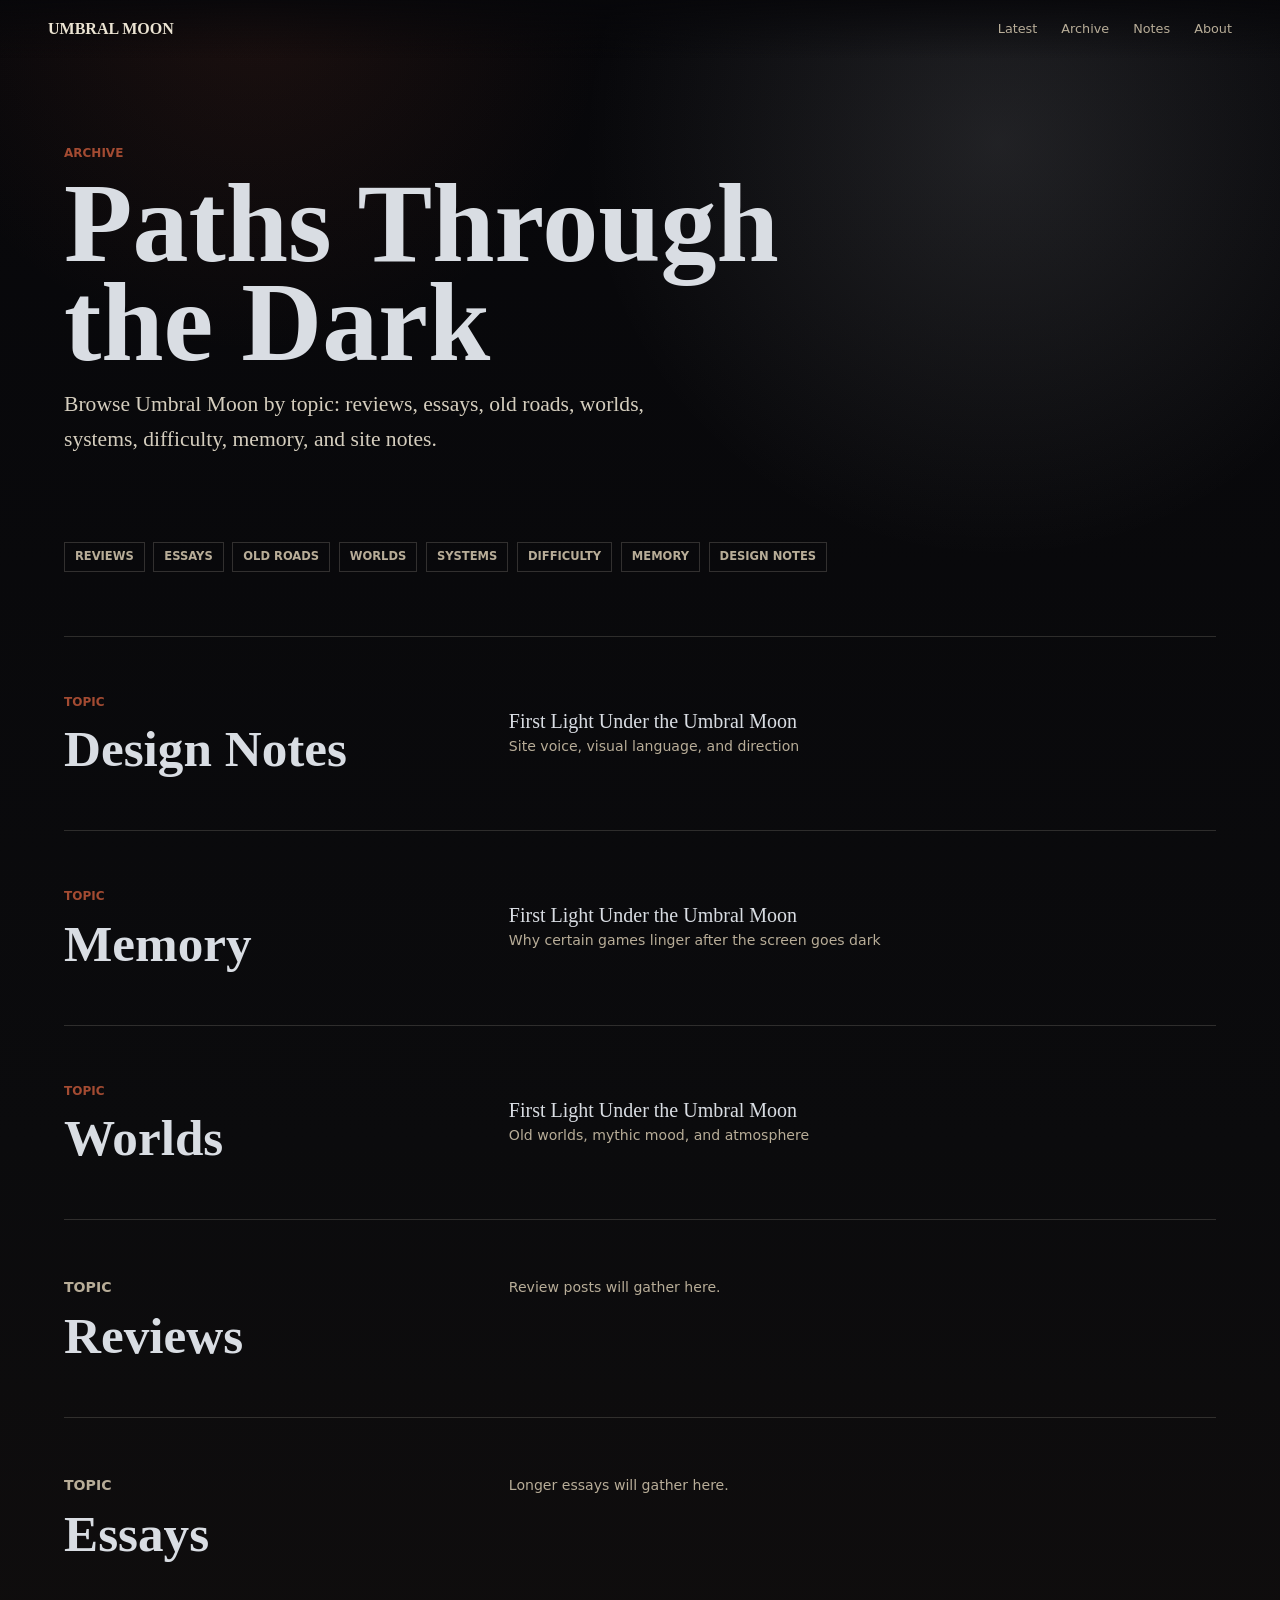
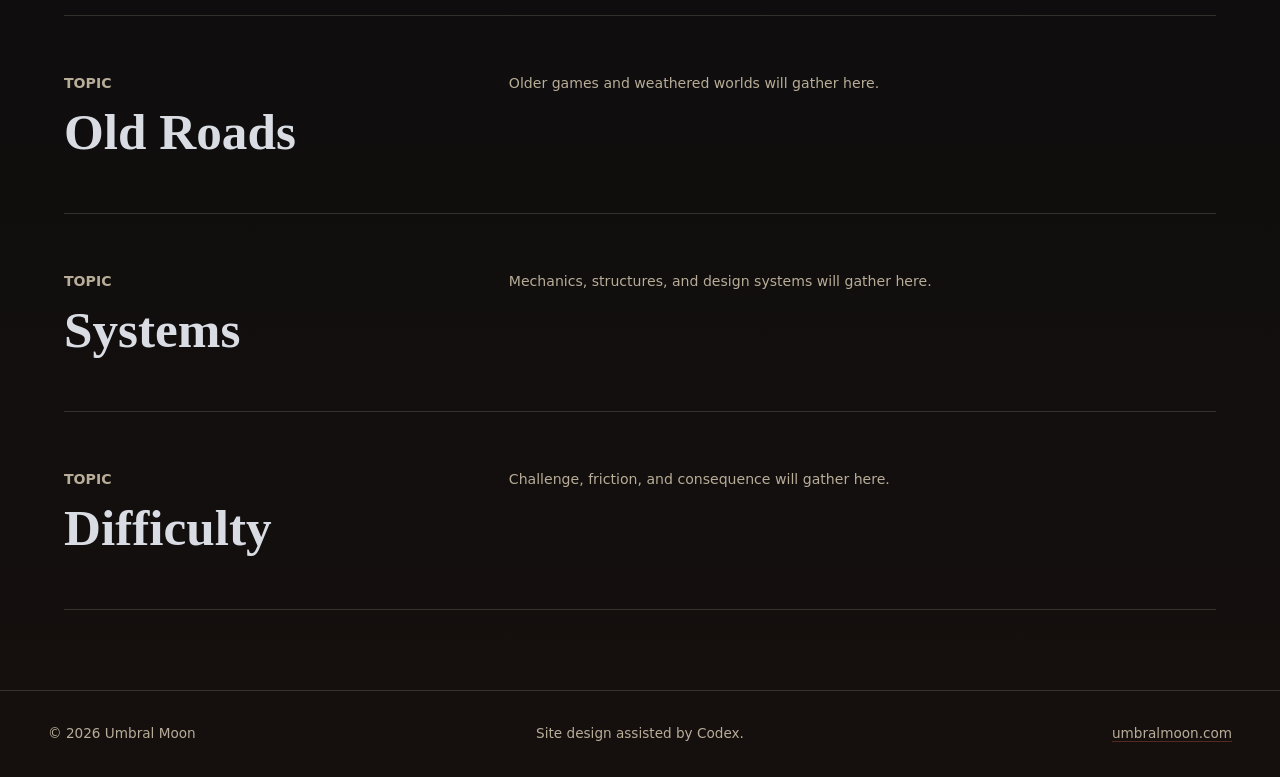
==== archive.html @ 002ead16 "Initial Umbral Moon static site" ====
<!doctype html>
<html lang="en">
  <head>
    <meta charset="utf-8">
    <meta name="viewport" content="width=device-width, initial-scale=1">
    <meta name="description" content="Browse Umbral Moon posts by topic.">
    <title>Archive | Umbral Moon</title>
    <link rel="stylesheet" href="styles.css">
  </head>
  <body class="archive-page">
    <header class="site-header" aria-label="Site header">
      <a class="brand" href="index.html">Umbral Moon</a>
      <nav class="nav" aria-label="Primary navigation">
        <a href="index.html#latest">Latest</a>
        <a href="archive.html">Archive</a>
        <a href="index.html#notes">Notes</a>
        <a href="index.html#about">About</a>
      </nav>
    </header>

    <main class="archive-shell">
      <section class="archive-intro" aria-labelledby="archive-title">
        <p class="kicker">Archive</p>
        <h1 id="archive-title">Paths Through the Dark</h1>
        <p class="lede">
          Browse Umbral Moon by topic: reviews, essays, old roads, worlds, systems, difficulty, memory, and site notes.
        </p>
      </section>

      <section class="topic-index" aria-label="Topics">
        <a href="#reviews">Reviews</a>
        <a href="#essays">Essays</a>
        <a href="#old-roads">Old Roads</a>
        <a href="#worlds">Worlds</a>
        <a href="#systems">Systems</a>
        <a href="#difficulty">Difficulty</a>
        <a href="#memory">Memory</a>
        <a href="#design-notes">Design Notes</a>
      </section>

      <section class="archive-list" aria-label="Posts by topic">
        <article class="topic-block" id="design-notes">
          <div>
            <p class="eyebrow">Topic</p>
            <h2>Design Notes</h2>
          </div>
          <div class="archive-items">
            <a class="archive-item" href="posts/first-light.html">
              <span>First Light Under the Umbral Moon</span>
              <small>Site voice, visual language, and direction</small>
            </a>
          </div>
        </article>

        <article class="topic-block" id="memory">
          <div>
            <p class="eyebrow">Topic</p>
            <h2>Memory</h2>
          </div>
          <div class="archive-items">
            <a class="archive-item" href="posts/first-light.html">
              <span>First Light Under the Umbral Moon</span>
              <small>Why certain games linger after the screen goes dark</small>
            </a>
          </div>
        </article>

        <article class="topic-block" id="worlds">
          <div>
            <p class="eyebrow">Topic</p>
            <h2>Worlds</h2>
          </div>
          <div class="archive-items">
            <a class="archive-item" href="posts/first-light.html">
              <span>First Light Under the Umbral Moon</span>
              <small>Old worlds, mythic mood, and atmosphere</small>
            </a>
          </div>
        </article>

        <article class="topic-block empty-topic" id="reviews">
          <div>
            <p class="eyebrow">Topic</p>
            <h2>Reviews</h2>
          </div>
          <p>Review posts will gather here.</p>
        </article>

        <article class="topic-block empty-topic" id="essays">
          <div>
            <p class="eyebrow">Topic</p>
            <h2>Essays</h2>
          </div>
          <p>Longer essays will gather here.</p>
        </article>

        <article class="topic-block empty-topic" id="old-roads">
          <div>
            <p class="eyebrow">Topic</p>
            <h2>Old Roads</h2>
          </div>
          <p>Older games and weathered worlds will gather here.</p>
        </article>

        <article class="topic-block empty-topic" id="systems">
          <div>
            <p class="eyebrow">Topic</p>
            <h2>Systems</h2>
          </div>
          <p>Mechanics, structures, and design systems will gather here.</p>
        </article>

        <article class="topic-block empty-topic" id="difficulty">
          <div>
            <p class="eyebrow">Topic</p>
            <h2>Difficulty</h2>
          </div>
          <p>Challenge, friction, and consequence will gather here.</p>
        </article>
      </section>
    </main>

    <footer class="site-footer">
      <p>&copy; 2026 Umbral Moon</p>
      <p>Site design assisted by Codex.</p>
      <a href="https://umbralmoon.com">umbralmoon.com</a>
    </footer>
  </body>
</html>
---- styles.css ----
:root {
  --ink: #0b0b0d;
  --night: #121118;
  --stone: #2b2930;
  --bone: #ebe3d2;
  --muted: #b8ad98;
  --ember: #a34b32;
  --silver: #d9dde3;
  --line: rgba(235, 227, 210, 0.16);
  --panel: rgba(18, 17, 24, 0.82);
}

* {
  box-sizing: border-box;
}

html {
  scroll-behavior: smooth;
}

body {
  margin: 0;
  color: var(--bone);
  background:
    radial-gradient(circle at 50% -20%, rgba(217, 221, 227, 0.1), transparent 34rem),
    linear-gradient(180deg, #07070a 0%, var(--ink) 42%, #15100e 100%);
  font-family: Georgia, "Times New Roman", serif;
  line-height: 1.6;
}

a {
  color: inherit;
}

.site-header {
  position: fixed;
  top: 0;
  left: 0;
  z-index: 5;
  display: flex;
  width: 100%;
  align-items: center;
  justify-content: space-between;
  gap: 1rem;
  padding: 1rem clamp(1rem, 4vw, 3rem);
  background: linear-gradient(180deg, rgba(7, 7, 10, 0.86), rgba(7, 7, 10, 0));
}

.brand {
  font-size: 1rem;
  font-weight: 700;
  letter-spacing: 0;
  text-decoration: none;
  text-transform: uppercase;
}

.nav {
  display: flex;
  gap: clamp(0.75rem, 3vw, 1.5rem);
  font-family: Inter, ui-sans-serif, system-ui, sans-serif;
  font-size: 0.8rem;
}

.nav a {
  color: var(--muted);
  text-decoration: none;
}

.nav a:hover {
  color: var(--silver);
}

.hero {
  position: relative;
  min-height: 92vh;
  display: grid;
  align-items: end;
  overflow: hidden;
  border-bottom: 1px solid var(--line);
}

.hero__image,
.hero__shade {
  position: absolute;
  inset: 0;
}

.hero__image {
  background-image: url("assets/images/umbral-moon-hero.png");
  background-position: center;
  background-size: cover;
  transform: scale(1.02);
}

.hero__shade {
  background:
    linear-gradient(90deg, rgba(5, 5, 8, 0.88) 0%, rgba(5, 5, 8, 0.54) 42%, rgba(5, 5, 8, 0.18) 100%),
    linear-gradient(180deg, rgba(5, 5, 8, 0.15) 0%, rgba(5, 5, 8, 0.28) 58%, rgba(5, 5, 8, 0.94) 100%);
}

.hero__content {
  position: relative;
  width: min(48rem, 100%);
  padding: 8rem clamp(1.25rem, 6vw, 5rem) 5rem;
}

.kicker,
.eyebrow,
.post-card__meta {
  margin: 0 0 0.7rem;
  color: var(--ember);
  font-family: Inter, ui-sans-serif, system-ui, sans-serif;
  font-size: 0.75rem;
  font-weight: 700;
  text-transform: uppercase;
}

h1,
h2,
h3,
p {
  margin-top: 0;
}

h1 {
  margin-bottom: 1rem;
  color: var(--silver);
  font-size: clamp(3.5rem, 13vw, 9.5rem);
  line-height: 0.88;
  font-weight: 700;
}

.lede {
  max-width: 39rem;
  color: rgba(235, 227, 210, 0.9);
  font-size: clamp(1.05rem, 2vw, 1.35rem);
}

.section {
  width: min(72rem, calc(100% - 2rem));
  margin: 0 auto;
  padding: clamp(3rem, 8vw, 6rem) 0;
}

.section__header {
  margin-bottom: 1.5rem;
}

h2 {
  color: var(--silver);
  font-size: clamp(2rem, 5vw, 4rem);
  line-height: 1;
}

.post-grid {
  display: grid;
  grid-template-columns: repeat(3, minmax(0, 1fr));
  gap: 1px;
  overflow: hidden;
  border: 1px solid var(--line);
  background: var(--line);
}

.post-card {
  min-height: 17rem;
  padding: clamp(1.25rem, 3vw, 2rem);
  background:
    linear-gradient(180deg, rgba(235, 227, 210, 0.045), rgba(235, 227, 210, 0)),
    var(--panel);
}

.post-card h3 {
  margin-bottom: 0.8rem;
  color: var(--silver);
  font-size: 1.45rem;
  line-height: 1.1;
}

.post-card h3 a {
  text-decoration-color: rgba(163, 75, 50, 0.45);
  text-underline-offset: 0.2em;
}

.post-card p {
  color: var(--muted);
}

.tag-list {
  display: flex;
  flex-wrap: wrap;
  gap: 0.45rem;
  margin-top: 1.35rem;
}

.tag-list a,
.topic-index a {
  border: 1px solid rgba(235, 227, 210, 0.18);
  color: var(--muted);
  font-family: Inter, ui-sans-serif, system-ui, sans-serif;
  font-size: 0.72rem;
  font-weight: 700;
  line-height: 1;
  padding: 0.5rem 0.62rem;
  text-decoration: none;
  text-transform: uppercase;
}

.tag-list a:hover,
.topic-index a:hover {
  border-color: rgba(163, 75, 50, 0.7);
  color: var(--silver);
}

.split {
  display: grid;
  grid-template-columns: minmax(12rem, 0.75fr) minmax(0, 1.25fr);
  gap: clamp(2rem, 6vw, 5rem);
  border-top: 1px solid var(--line);
}

.copy {
  color: var(--muted);
  font-size: 1.05rem;
}

.about {
  border-top: 1px solid var(--line);
}

.about p {
  max-width: 44rem;
  color: var(--muted);
  font-size: 1.1rem;
}

.site-footer {
  display: grid;
  grid-template-columns: repeat(3, minmax(0, 1fr));
  align-items: center;
  gap: 1rem;
  padding: 2rem clamp(1rem, 4vw, 3rem);
  border-top: 1px solid var(--line);
  color: var(--muted);
  font-family: Inter, ui-sans-serif, system-ui, sans-serif;
  font-size: 0.85rem;
}

.site-footer p {
  margin: 0;
}

.site-footer p:nth-child(2) {
  text-align: center;
}

.site-footer a {
  justify-self: end;
  text-decoration-color: rgba(163, 75, 50, 0.45);
  text-underline-offset: 0.2em;
}

.post-page {
  background:
    radial-gradient(circle at 75% 0%, rgba(217, 221, 227, 0.12), transparent 24rem),
    linear-gradient(180deg, #07070a 0%, var(--ink) 100%);
}

.article-shell {
  width: min(48rem, calc(100% - 2rem));
  margin: 0 auto;
  padding: 9rem 0 5rem;
}

.article h1 {
  margin-bottom: 1.2rem;
  font-size: clamp(3rem, 9vw, 6.5rem);
}

.article p:not(.kicker):not(.lede) {
  color: var(--muted);
  font-size: 1.08rem;
}

.article-tags {
  margin: 0 0 2rem;
}

.archive-page {
  background:
    radial-gradient(circle at 20% 0%, rgba(163, 75, 50, 0.13), transparent 22rem),
    radial-gradient(circle at 78% 6%, rgba(217, 221, 227, 0.12), transparent 26rem),
    linear-gradient(180deg, #07070a 0%, var(--ink) 48%, #15100e 100%);
}

.archive-shell {
  width: min(72rem, calc(100% - 2rem));
  margin: 0 auto;
  padding: 9rem 0 5rem;
}

.archive-intro {
  max-width: 54rem;
  padding-bottom: clamp(2rem, 6vw, 4rem);
}

.archive-intro h1 {
  font-size: clamp(3rem, 9vw, 7rem);
}

.topic-index {
  display: flex;
  flex-wrap: wrap;
  gap: 0.55rem;
  padding-bottom: clamp(2.5rem, 6vw, 4rem);
}

.archive-list {
  border-top: 1px solid var(--line);
}

.topic-block {
  display: grid;
  grid-template-columns: minmax(12rem, 0.7fr) minmax(0, 1.3fr);
  gap: clamp(1.5rem, 5vw, 4rem);
  padding: clamp(2rem, 5vw, 3.5rem) 0;
  border-bottom: 1px solid var(--line);
  scroll-margin-top: 5rem;
}

.topic-block h2 {
  margin-bottom: 0;
  font-size: clamp(1.8rem, 4vw, 3.25rem);
}

.archive-items {
  display: grid;
  gap: 0.75rem;
}

.archive-item {
  display: block;
  padding: 1rem 0;
  color: var(--silver);
  text-decoration: none;
}

.archive-item span {
  display: block;
  font-size: 1.25rem;
  line-height: 1.2;
}

.archive-item small,
.empty-topic p {
  color: var(--muted);
  font-family: Inter, ui-sans-serif, system-ui, sans-serif;
  font-size: 0.88rem;
}

.archive-item:hover span {
  color: var(--ember);
}

@media (max-width: 760px) {
  .site-header {
    position: absolute;
    align-items: flex-start;
  }

  .nav {
    flex-wrap: wrap;
    justify-content: flex-end;
  }

  .hero {
    min-height: 88vh;
  }

  .hero__shade {
    background:
      linear-gradient(180deg, rgba(5, 5, 8, 0.24) 0%, rgba(5, 5, 8, 0.54) 42%, rgba(5, 5, 8, 0.96) 100%);
  }

  .hero__content {
    padding-bottom: 3rem;
  }

  .post-grid,
  .split,
  .topic-block {
    grid-template-columns: 1fr;
  }

  .post-card {
    min-height: auto;
  }

  .site-footer {
    display: block;
  }

  .site-footer p:nth-child(2),
  .site-footer a {
    display: block;
    margin-top: 0.45rem;
    text-align: left;
  }
}
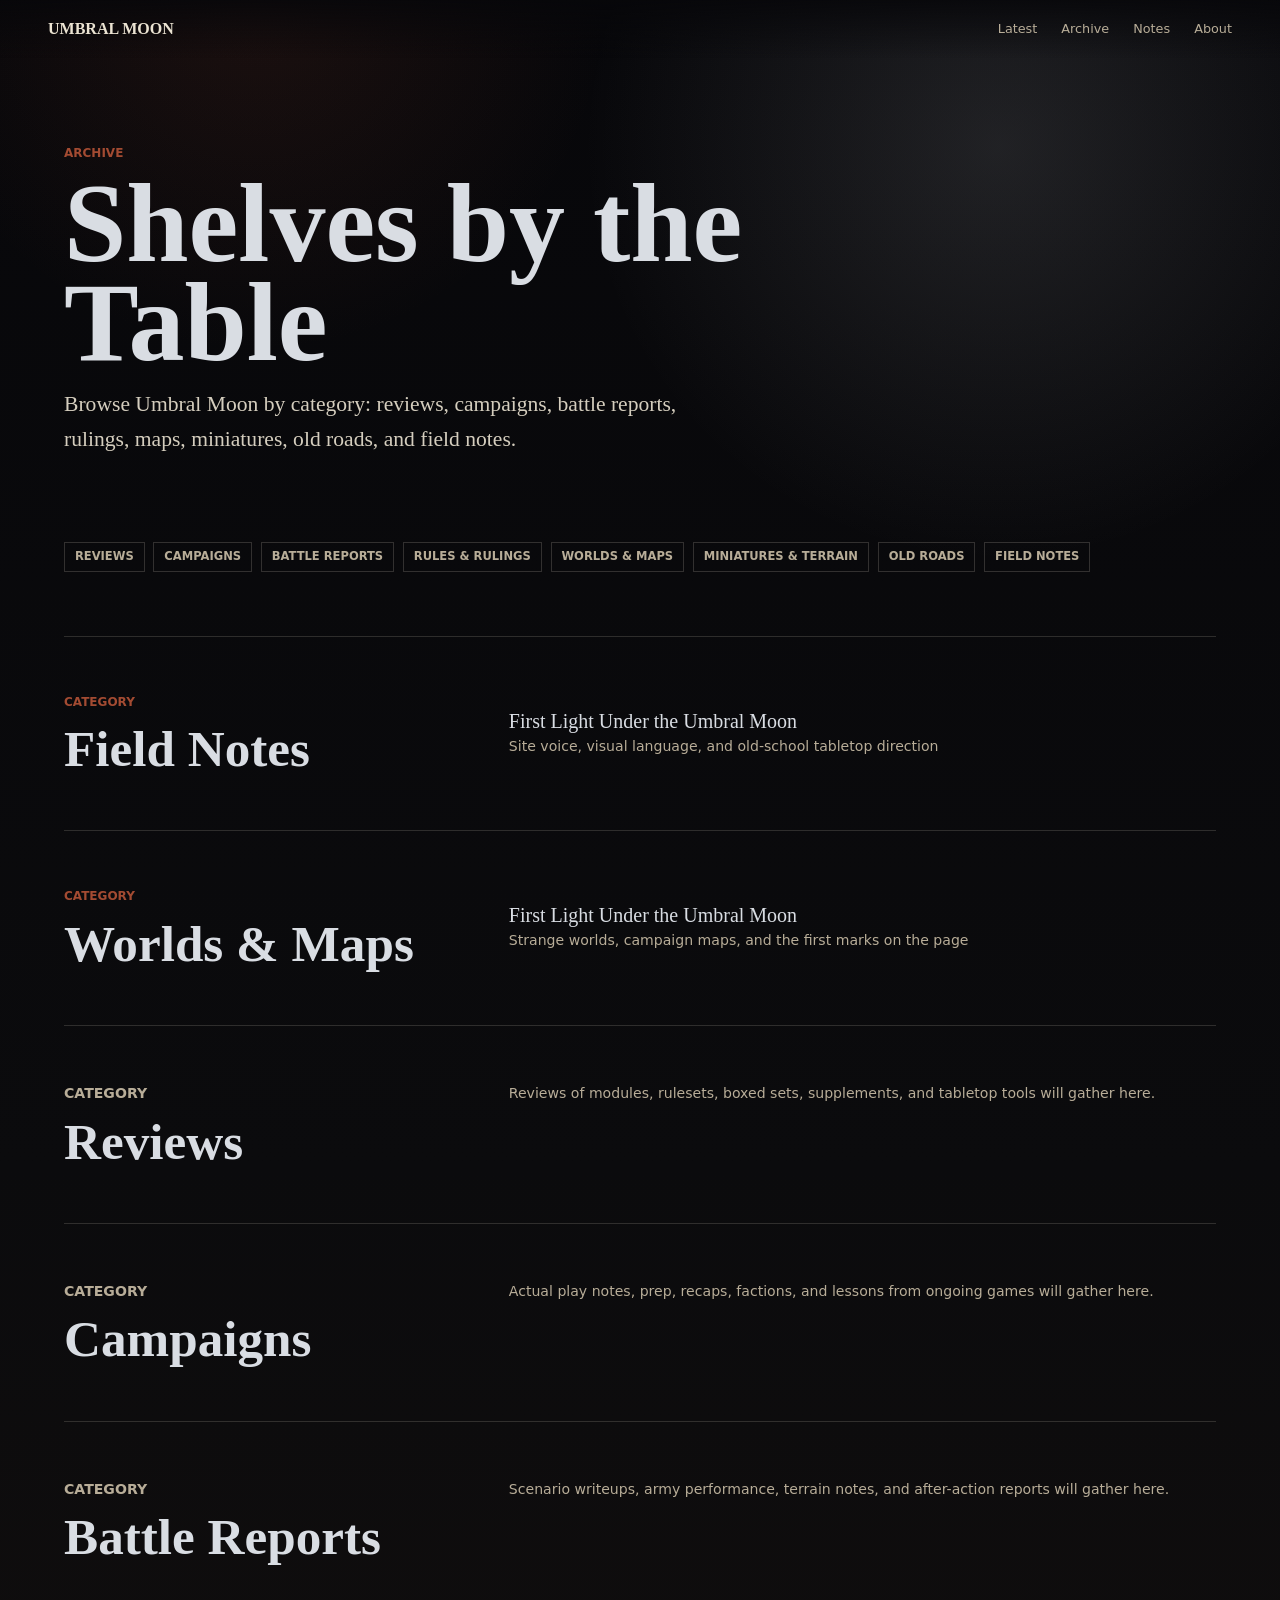
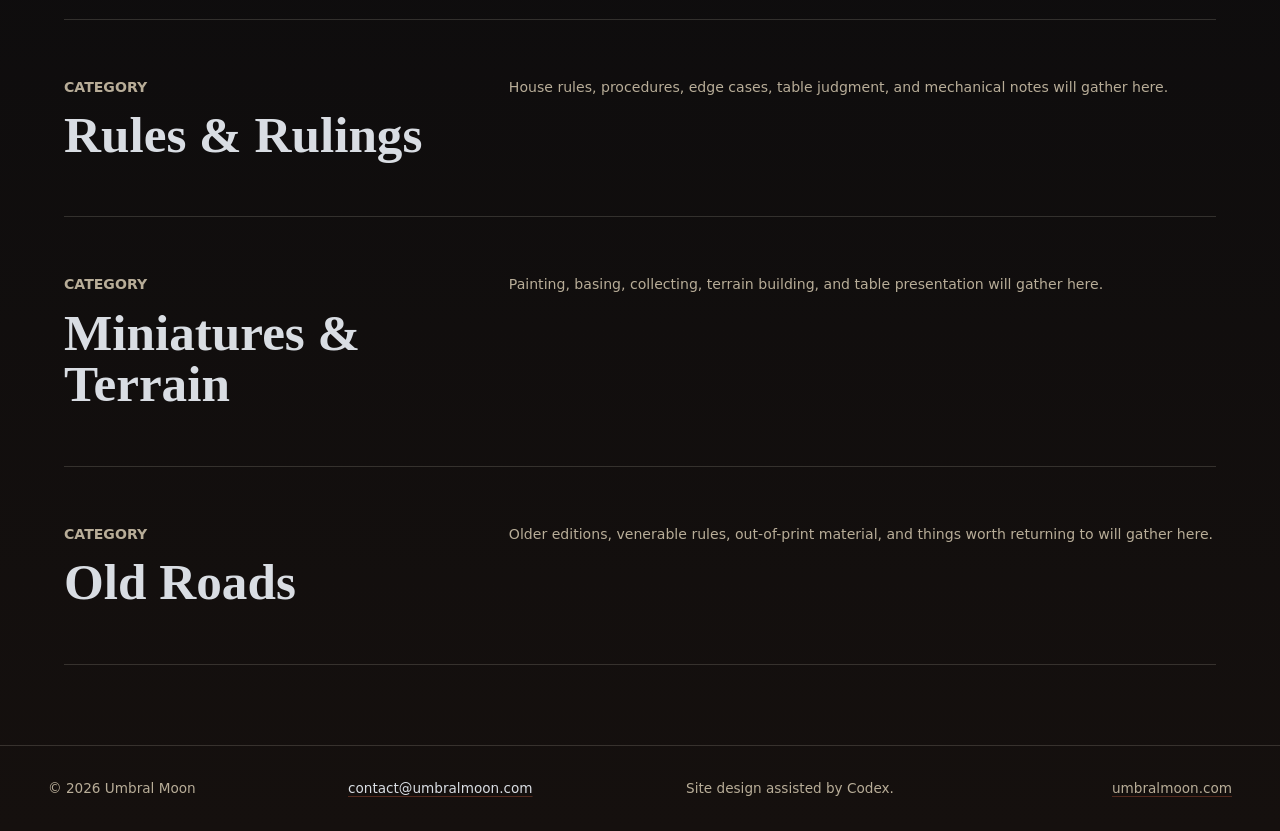
==== commit c44d74db: "Refocus site on old-school tabletop" ====
--- a/archive.html
+++ b/archive.html
@@ -3,7 +3,7 @@
   <head>
     <meta charset="utf-8">
     <meta name="viewport" content="width=device-width, initial-scale=1">
-    <meta name="description" content="Browse Umbral Moon posts by topic.">
+    <meta name="description" content="Browse Umbral Moon posts by category.">
     <title>Archive | Umbral Moon</title>
     <link rel="stylesheet" href="styles.css">
   </head>
@@ -21,108 +21,104 @@
     <main class="archive-shell">
       <section class="archive-intro" aria-labelledby="archive-title">
         <p class="kicker">Archive</p>
-        <h1 id="archive-title">Paths Through the Dark</h1>
+        <h1 id="archive-title">Shelves by the Table</h1>
         <p class="lede">
-          Browse Umbral Moon by topic: reviews, essays, old roads, worlds, systems, difficulty, memory, and site notes.
+          Browse Umbral Moon by category: reviews, campaigns, battle reports, rulings, maps, miniatures, old roads, and field notes.
         </p>
       </section>
 
-      <section class="topic-index" aria-label="Topics">
+      <section class="topic-index" aria-label="Categories">
         <a href="#reviews">Reviews</a>
-        <a href="#essays">Essays</a>
+        <a href="#campaigns">Campaigns</a>
+        <a href="#battle-reports">Battle Reports</a>
+        <a href="#rules-rulings">Rules &amp; Rulings</a>
+        <a href="#worlds-maps">Worlds &amp; Maps</a>
+        <a href="#miniatures-terrain">Miniatures &amp; Terrain</a>
         <a href="#old-roads">Old Roads</a>
-        <a href="#worlds">Worlds</a>
-        <a href="#systems">Systems</a>
-        <a href="#difficulty">Difficulty</a>
-        <a href="#memory">Memory</a>
-        <a href="#design-notes">Design Notes</a>
+        <a href="#field-notes">Field Notes</a>
       </section>
 
-      <section class="archive-list" aria-label="Posts by topic">
-        <article class="topic-block" id="design-notes">
+      <section class="archive-list" aria-label="Posts by category">
+        <article class="topic-block" id="field-notes">
           <div>
-            <p class="eyebrow">Topic</p>
-            <h2>Design Notes</h2>
+            <p class="eyebrow">Category</p>
+            <h2>Field Notes</h2>
           </div>
           <div class="archive-items">
             <a class="archive-item" href="posts/first-light.html">
               <span>First Light Under the Umbral Moon</span>
-              <small>Site voice, visual language, and direction</small>
+              <small>Site voice, visual language, and old-school tabletop direction</small>
             </a>
           </div>
         </article>
 
-        <article class="topic-block" id="memory">
+        <article class="topic-block" id="worlds-maps">
           <div>
-            <p class="eyebrow">Topic</p>
-            <h2>Memory</h2>
+            <p class="eyebrow">Category</p>
+            <h2>Worlds &amp; Maps</h2>
           </div>
           <div class="archive-items">
             <a class="archive-item" href="posts/first-light.html">
               <span>First Light Under the Umbral Moon</span>
-              <small>Why certain games linger after the screen goes dark</small>
-            </a>
-          </div>
-        </article>
-
-        <article class="topic-block" id="worlds">
-          <div>
-            <p class="eyebrow">Topic</p>
-            <h2>Worlds</h2>
-          </div>
-          <div class="archive-items">
-            <a class="archive-item" href="posts/first-light.html">
-              <span>First Light Under the Umbral Moon</span>
-              <small>Old worlds, mythic mood, and atmosphere</small>
+              <small>Strange worlds, campaign maps, and the first marks on the page</small>
             </a>
           </div>
         </article>
 
         <article class="topic-block empty-topic" id="reviews">
           <div>
-            <p class="eyebrow">Topic</p>
+            <p class="eyebrow">Category</p>
             <h2>Reviews</h2>
           </div>
-          <p>Review posts will gather here.</p>
+          <p>Reviews of modules, rulesets, boxed sets, supplements, and tabletop tools will gather here.</p>
         </article>
 
-        <article class="topic-block empty-topic" id="essays">
+        <article class="topic-block empty-topic" id="campaigns">
           <div>
-            <p class="eyebrow">Topic</p>
-            <h2>Essays</h2>
+            <p class="eyebrow">Category</p>
+            <h2>Campaigns</h2>
           </div>
-          <p>Longer essays will gather here.</p>
+          <p>Actual play notes, prep, recaps, factions, and lessons from ongoing games will gather here.</p>
+        </article>
+
+        <article class="topic-block empty-topic" id="battle-reports">
+          <div>
+            <p class="eyebrow">Category</p>
+            <h2>Battle Reports</h2>
+          </div>
+          <p>Scenario writeups, army performance, terrain notes, and after-action reports will gather here.</p>
+        </article>
+
+        <article class="topic-block empty-topic" id="rules-rulings">
+          <div>
+            <p class="eyebrow">Category</p>
+            <h2>Rules &amp; Rulings</h2>
+          </div>
+          <p>House rules, procedures, edge cases, table judgment, and mechanical notes will gather here.</p>
+        </article>
+
+        <article class="topic-block empty-topic" id="miniatures-terrain">
+          <div>
+            <p class="eyebrow">Category</p>
+            <h2>Miniatures &amp; Terrain</h2>
+          </div>
+          <p>Painting, basing, collecting, terrain building, and table presentation will gather here.</p>
         </article>
 
         <article class="topic-block empty-topic" id="old-roads">
           <div>
-            <p class="eyebrow">Topic</p>
+            <p class="eyebrow">Category</p>
             <h2>Old Roads</h2>
           </div>
-          <p>Older games and weathered worlds will gather here.</p>
-        </article>
-
-        <article class="topic-block empty-topic" id="systems">
-          <div>
-            <p class="eyebrow">Topic</p>
-            <h2>Systems</h2>
-          </div>
-          <p>Mechanics, structures, and design systems will gather here.</p>
-        </article>
-
-        <article class="topic-block empty-topic" id="difficulty">
-          <div>
-            <p class="eyebrow">Topic</p>
-            <h2>Difficulty</h2>
-          </div>
-          <p>Challenge, friction, and consequence will gather here.</p>
+          <p>Older editions, venerable rules, out-of-print material, and things worth returning to will gather here.</p>
         </article>
       </section>
     </main>
 
     <footer class="site-footer">
       <p>&copy; 2026 Umbral Moon</p>
-      <p>Site design assisted by Codex.</p>
+      <a class="site-contact" href="mailto:contact@umbralmoon.com">contact@umbralmoon.com</a>
+      <p class="site-credit">Site design assisted by Codex.</p>
       <a href="https://umbralmoon.com">umbralmoon.com</a>
     </footer>
   </body>
--- a/styles.css
+++ b/styles.css
@@ -233,9 +233,15 @@
   font-size: 1.1rem;
 }
 
+.about a {
+  color: var(--silver);
+  text-decoration-color: rgba(163, 75, 50, 0.45);
+  text-underline-offset: 0.2em;
+}
+
 .site-footer {
   display: grid;
-  grid-template-columns: repeat(3, minmax(0, 1fr));
+  grid-template-columns: repeat(4, minmax(0, 1fr));
   align-items: center;
   gap: 1rem;
   padding: 2rem clamp(1rem, 4vw, 3rem);
@@ -249,14 +255,22 @@
   margin: 0;
 }
 
-.site-footer p:nth-child(2) {
+.site-credit {
   text-align: center;
 }
 
+.site-contact {
+  color: var(--silver);
+  justify-self: start;
+}
+
 .site-footer a {
-  justify-self: end;
   text-decoration-color: rgba(163, 75, 50, 0.45);
   text-underline-offset: 0.2em;
+}
+
+.site-footer > a:last-child {
+  justify-self: end;
 }
 
 .post-page {
@@ -399,7 +413,7 @@
     display: block;
   }
 
-  .site-footer p:nth-child(2),
+  .site-credit,
   .site-footer a {
     display: block;
     margin-top: 0.45rem;
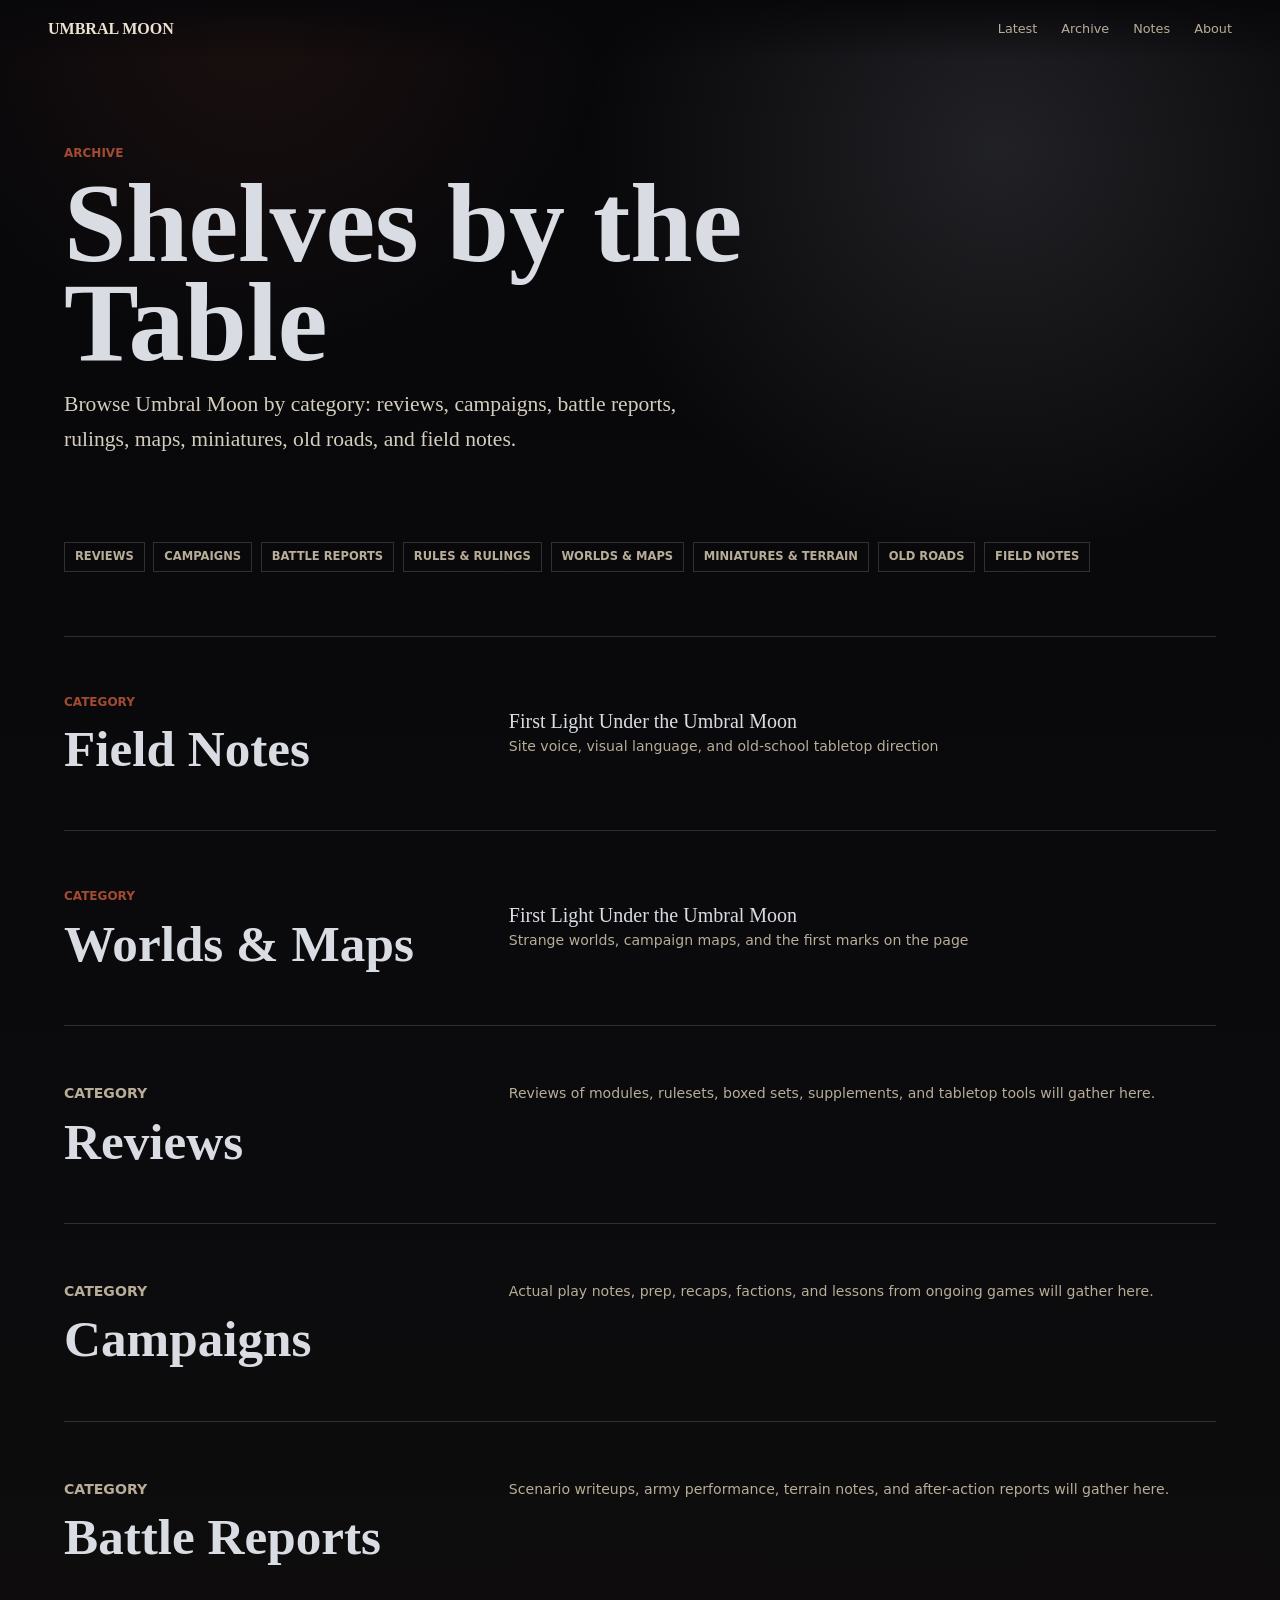
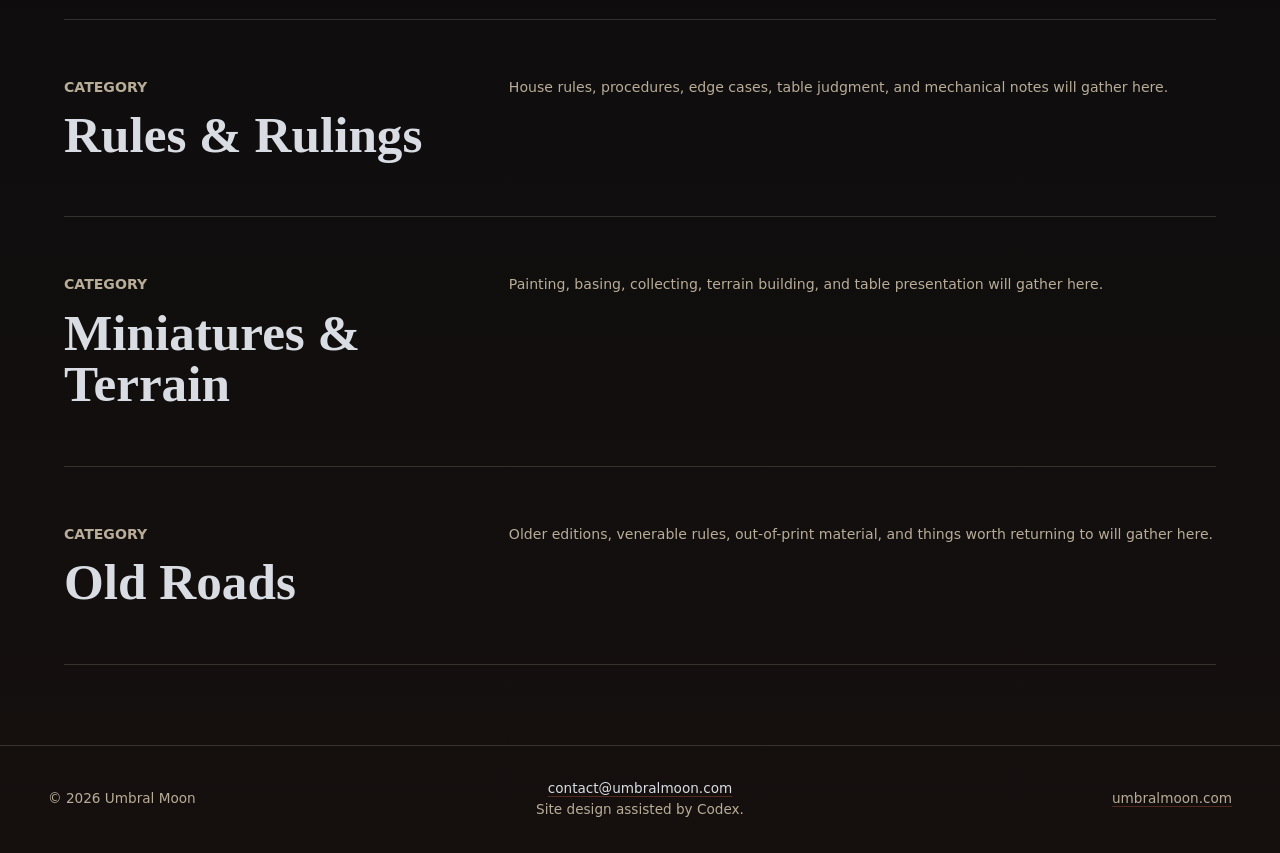
==== commit c30dca36: "Tidy footer contact layout" ====
--- a/archive.html
+++ b/archive.html
@@ -117,8 +117,10 @@
 
     <footer class="site-footer">
       <p>&copy; 2026 Umbral Moon</p>
-      <a class="site-contact" href="mailto:contact@umbralmoon.com">contact@umbralmoon.com</a>
-      <p class="site-credit">Site design assisted by Codex.</p>
+      <div class="site-footer__center">
+        <a class="site-contact" href="mailto:contact@umbralmoon.com">contact@umbralmoon.com</a>
+        <p class="site-credit">Site design assisted by Codex.</p>
+      </div>
       <a href="https://umbralmoon.com">umbralmoon.com</a>
     </footer>
   </body>
--- a/styles.css
+++ b/styles.css
@@ -241,7 +241,7 @@
 
 .site-footer {
   display: grid;
-  grid-template-columns: repeat(4, minmax(0, 1fr));
+  grid-template-columns: minmax(10rem, 1fr) minmax(16rem, 1.3fr) minmax(10rem, 1fr);
   align-items: center;
   gap: 1rem;
   padding: 2rem clamp(1rem, 4vw, 3rem);
@@ -255,13 +255,16 @@
   margin: 0;
 }
 
+.site-footer__center {
+  text-align: center;
+}
+
 .site-credit {
-  text-align: center;
+  margin-top: 0.2rem;
 }
 
 .site-contact {
   color: var(--silver);
-  justify-self: start;
 }
 
 .site-footer a {
@@ -413,7 +416,7 @@
     display: block;
   }
 
-  .site-credit,
+  .site-footer__center,
   .site-footer a {
     display: block;
     margin-top: 0.45rem;
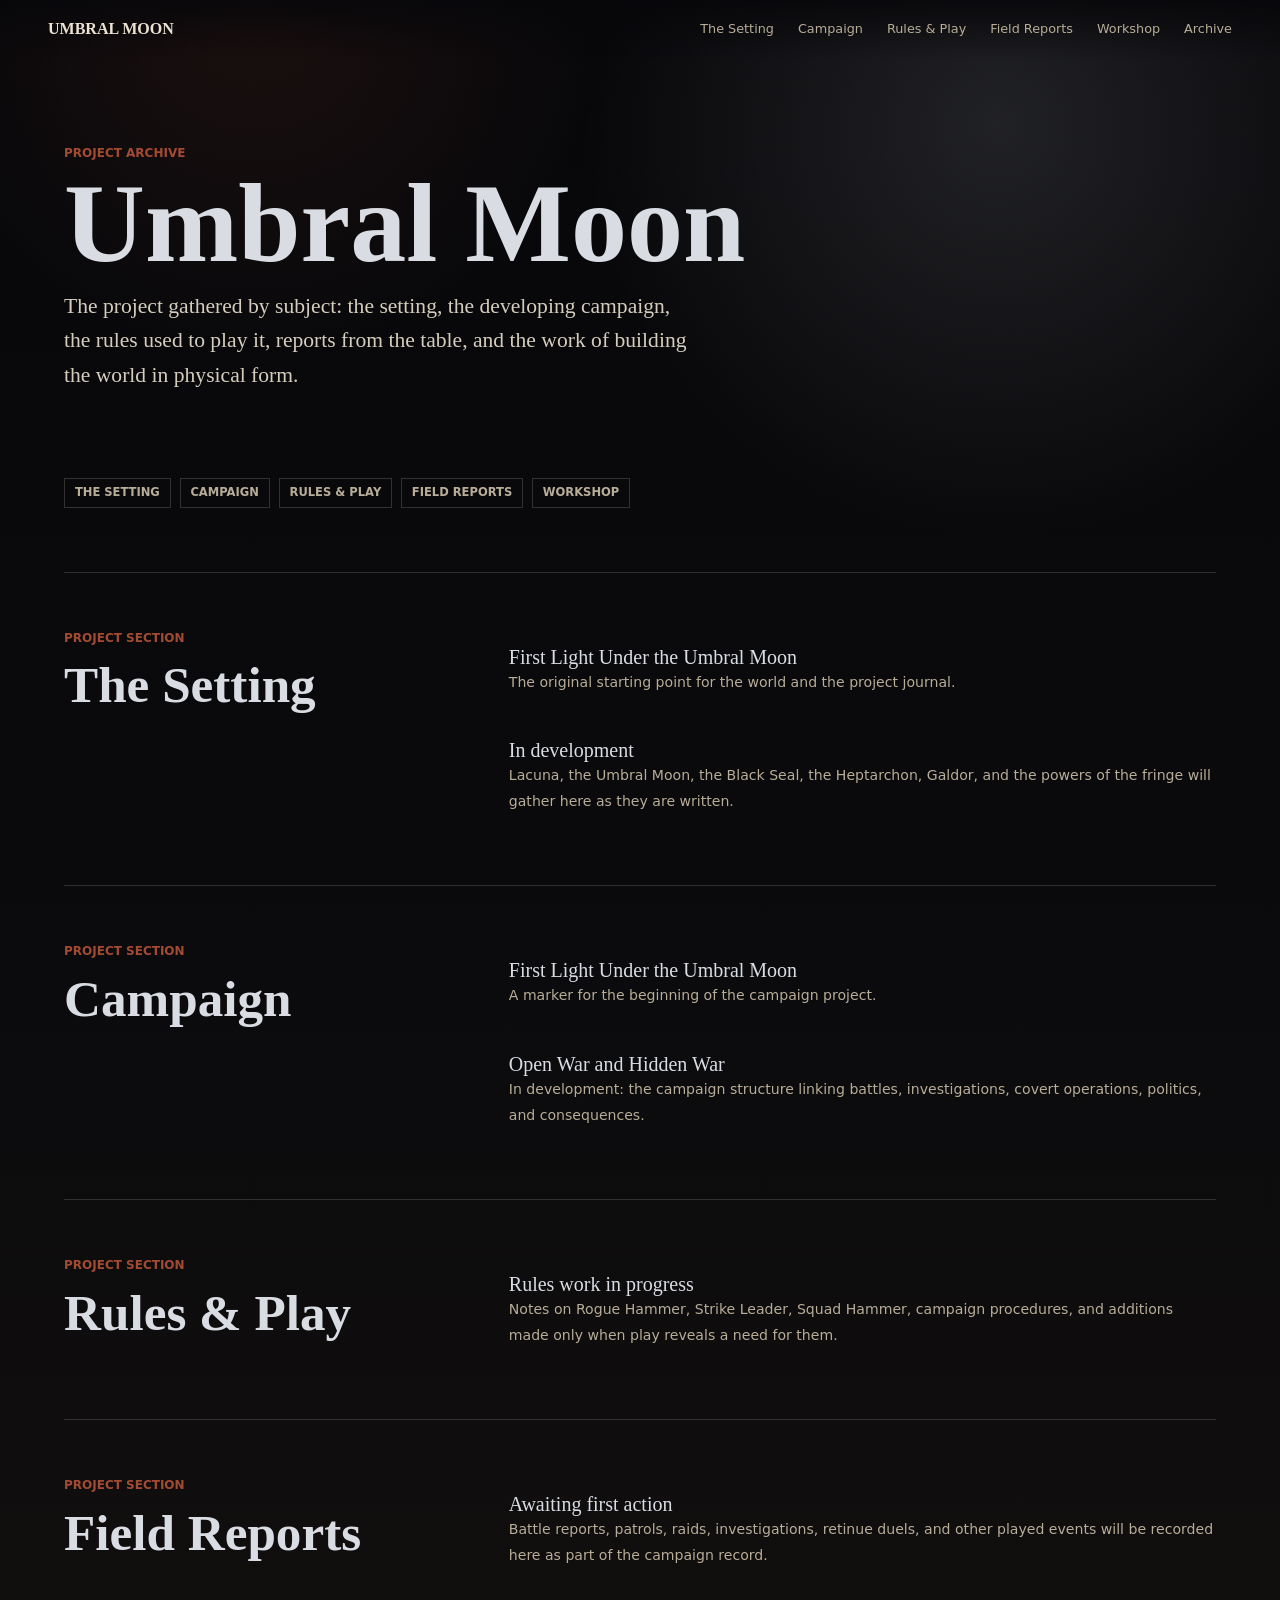
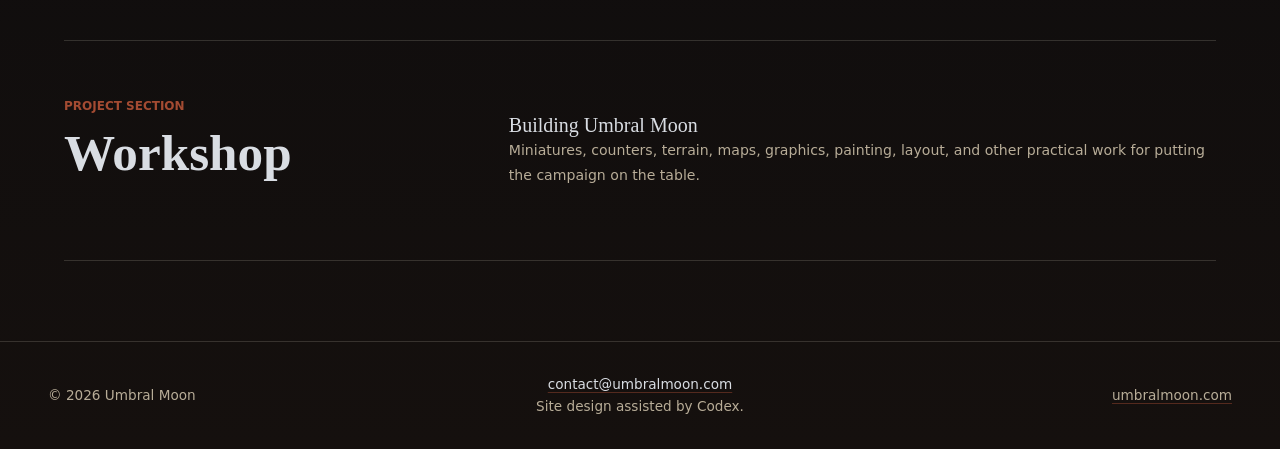
==== commit 81f8e037: "Reorganize archive around Umbral Moon project sections" ====
--- a/archive.html
+++ b/archive.html
@@ -3,7 +3,7 @@
   <head>
     <meta charset="utf-8">
     <meta name="viewport" content="width=device-width, initial-scale=1">
-    <meta name="description" content="Browse Umbral Moon posts by category.">
+    <meta name="description" content="Browse the Umbral Moon project by setting, campaign, rules and play, field reports, and workshop notes.">
     <title>Archive | Umbral Moon</title>
     <link rel="stylesheet" href="styles.css">
   </head>
@@ -11,106 +11,104 @@
     <header class="site-header" aria-label="Site header">
       <a class="brand" href="index.html">Umbral Moon</a>
       <nav class="nav" aria-label="Primary navigation">
-        <a href="index.html#latest">Latest</a>
+        <a href="#setting">The Setting</a>
+        <a href="#campaign">Campaign</a>
+        <a href="#rules-play">Rules &amp; Play</a>
+        <a href="#field-reports">Field Reports</a>
+        <a href="#workshop">Workshop</a>
         <a href="archive.html">Archive</a>
-        <a href="index.html#notes">Notes</a>
-        <a href="index.html#about">About</a>
       </nav>
     </header>
 
     <main class="archive-shell">
       <section class="archive-intro" aria-labelledby="archive-title">
-        <p class="kicker">Archive</p>
-        <h1 id="archive-title">Shelves by the Table</h1>
+        <p class="kicker">Project Archive</p>
+        <h1 id="archive-title">Umbral Moon</h1>
         <p class="lede">
-          Browse Umbral Moon by category: reviews, campaigns, battle reports, rulings, maps, miniatures, old roads, and field notes.
+          The project gathered by subject: the setting, the developing campaign, the rules used to play it, reports from the table, and the work of building the world in physical form.
         </p>
       </section>
 
-      <section class="topic-index" aria-label="Categories">
-        <a href="#reviews">Reviews</a>
-        <a href="#campaigns">Campaigns</a>
-        <a href="#battle-reports">Battle Reports</a>
-        <a href="#rules-rulings">Rules &amp; Rulings</a>
-        <a href="#worlds-maps">Worlds &amp; Maps</a>
-        <a href="#miniatures-terrain">Miniatures &amp; Terrain</a>
-        <a href="#old-roads">Old Roads</a>
-        <a href="#field-notes">Field Notes</a>
+      <section class="topic-index" aria-label="Project sections">
+        <a href="#setting">The Setting</a>
+        <a href="#campaign">Campaign</a>
+        <a href="#rules-play">Rules &amp; Play</a>
+        <a href="#field-reports">Field Reports</a>
+        <a href="#workshop">Workshop</a>
       </section>
 
-      <section class="archive-list" aria-label="Posts by category">
-        <article class="topic-block" id="field-notes">
+      <section class="archive-list" aria-label="Posts by project section">
+        <article class="topic-block" id="setting">
           <div>
-            <p class="eyebrow">Category</p>
-            <h2>Field Notes</h2>
+            <p class="eyebrow">Project Section</p>
+            <h2>The Setting</h2>
           </div>
           <div class="archive-items">
             <a class="archive-item" href="posts/first-light.html">
               <span>First Light Under the Umbral Moon</span>
-              <small>Site voice, visual language, and old-school tabletop direction</small>
+              <small>The original starting point for the world and the project journal.</small>
             </a>
+            <div class="archive-item archive-item--note">
+              <span>In development</span>
+              <small>Lacuna, the Umbral Moon, the Black Seal, the Heptarchon, Galdor, and the powers of the fringe will gather here as they are written.</small>
+            </div>
           </div>
         </article>
 
-        <article class="topic-block" id="worlds-maps">
+        <article class="topic-block" id="campaign">
           <div>
-            <p class="eyebrow">Category</p>
-            <h2>Worlds &amp; Maps</h2>
+            <p class="eyebrow">Project Section</p>
+            <h2>Campaign</h2>
           </div>
           <div class="archive-items">
             <a class="archive-item" href="posts/first-light.html">
               <span>First Light Under the Umbral Moon</span>
-              <small>Strange worlds, campaign maps, and the first marks on the page</small>
+              <small>A marker for the beginning of the campaign project.</small>
             </a>
+            <div class="archive-item archive-item--note">
+              <span>Open War and Hidden War</span>
+              <small>In development: the campaign structure linking battles, investigations, covert operations, politics, and consequences.</small>
+            </div>
           </div>
         </article>
 
-        <article class="topic-block empty-topic" id="reviews">
+        <article class="topic-block" id="rules-play">
           <div>
-            <p class="eyebrow">Category</p>
-            <h2>Reviews</h2>
+            <p class="eyebrow">Project Section</p>
+            <h2>Rules &amp; Play</h2>
           </div>
-          <p>Reviews of modules, rulesets, boxed sets, supplements, and tabletop tools will gather here.</p>
+          <div class="archive-items">
+            <div class="archive-item archive-item--note">
+              <span>Rules work in progress</span>
+              <small>Notes on Rogue Hammer, Strike Leader, Squad Hammer, campaign procedures, and additions made only when play reveals a need for them.</small>
+            </div>
+          </div>
         </article>
 
-        <article class="topic-block empty-topic" id="campaigns">
+        <article class="topic-block" id="field-reports">
           <div>
-            <p class="eyebrow">Category</p>
-            <h2>Campaigns</h2>
+            <p class="eyebrow">Project Section</p>
+            <h2>Field Reports</h2>
           </div>
-          <p>Actual play notes, prep, recaps, factions, and lessons from ongoing games will gather here.</p>
+          <div class="archive-items">
+            <div class="archive-item archive-item--note">
+              <span>Awaiting first action</span>
+              <small>Battle reports, patrols, raids, investigations, retinue duels, and other played events will be recorded here as part of the campaign record.</small>
+            </div>
+          </div>
         </article>
 
-        <article class="topic-block empty-topic" id="battle-reports">
+        <article class="topic-block" id="workshop">
           <div>
-            <p class="eyebrow">Category</p>
-            <h2>Battle Reports</h2>
+            <p class="eyebrow">Project Section</p>
+            <h2>Workshop</h2>
           </div>
-          <p>Scenario writeups, army performance, terrain notes, and after-action reports will gather here.</p>
-        </article>
-
-        <article class="topic-block empty-topic" id="rules-rulings">
-          <div>
-            <p class="eyebrow">Category</p>
-            <h2>Rules &amp; Rulings</h2>
+          <div class="archive-items">
+            <div class="archive-item archive-item--note">
+              <span>Building Umbral Moon</span>
+              <small>Miniatures, counters, terrain, maps, graphics, painting, layout, and other practical work for putting the campaign on the table.</small>
+            </div>
           </div>
-          <p>House rules, procedures, edge cases, table judgment, and mechanical notes will gather here.</p>
-        </article>
-
-        <article class="topic-block empty-topic" id="miniatures-terrain">
-          <div>
-            <p class="eyebrow">Category</p>
-            <h2>Miniatures &amp; Terrain</h2>
-          </div>
-          <p>Painting, basing, collecting, terrain building, and table presentation will gather here.</p>
-        </article>
-
-        <article class="topic-block empty-topic" id="old-roads">
-          <div>
-            <p class="eyebrow">Category</p>
-            <h2>Old Roads</h2>
-          </div>
-          <p>Older editions, venerable rules, out-of-print material, and things worth returning to will gather here.</p>
         </article>
       </section>
     </main>
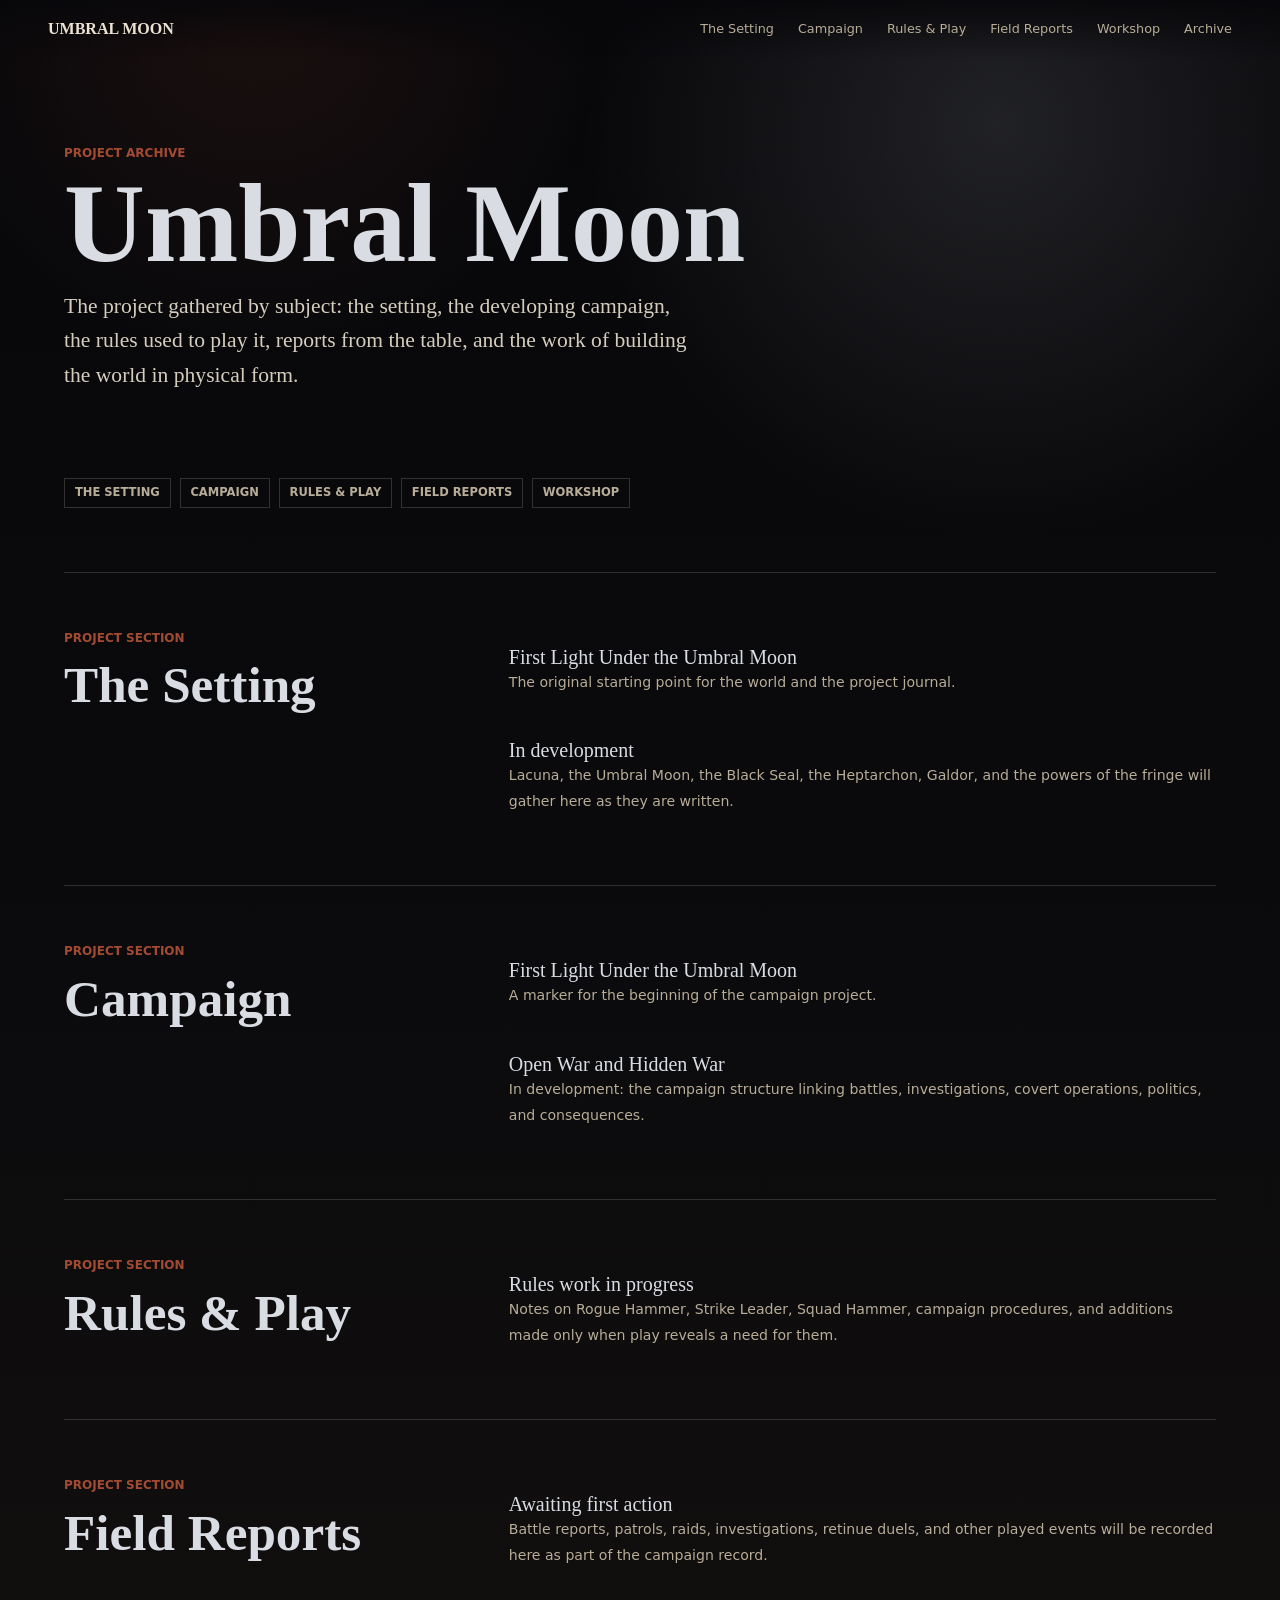
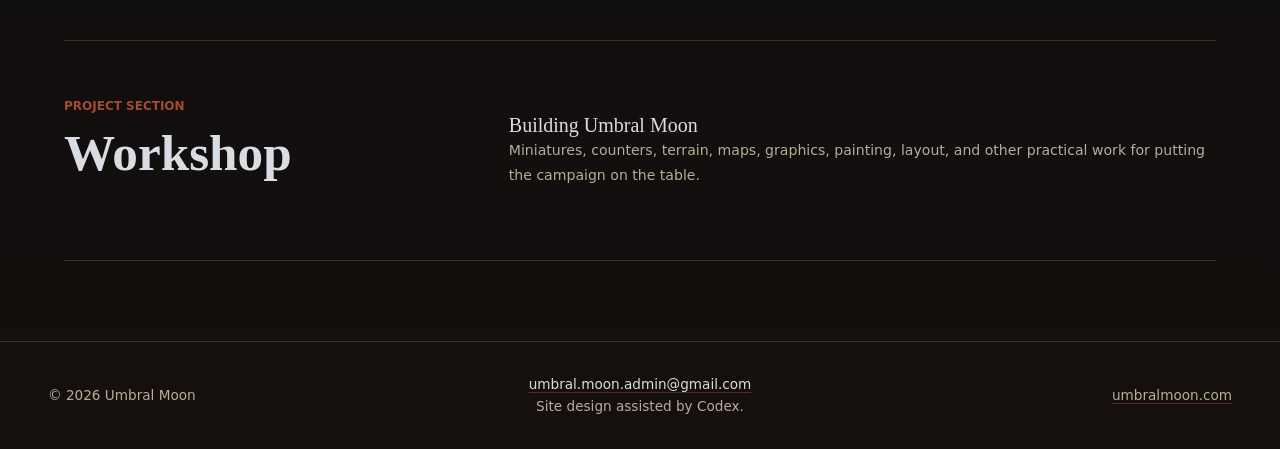
==== commit 7c7cf799: "Update Umbral Moon contact email" ====
--- a/archive.html
+++ b/archive.html
@@ -116,7 +116,7 @@
     <footer class="site-footer">
       <p>&copy; 2026 Umbral Moon</p>
       <div class="site-footer__center">
-        <a class="site-contact" href="mailto:contact@umbralmoon.com">contact@umbralmoon.com</a>
+        <a class="site-contact" href="mailto:umbral.moon.admin@gmail.com">umbral.moon.admin@gmail.com</a>
         <p class="site-credit">Site design assisted by Codex.</p>
       </div>
       <a href="https://umbralmoon.com">umbralmoon.com</a>
